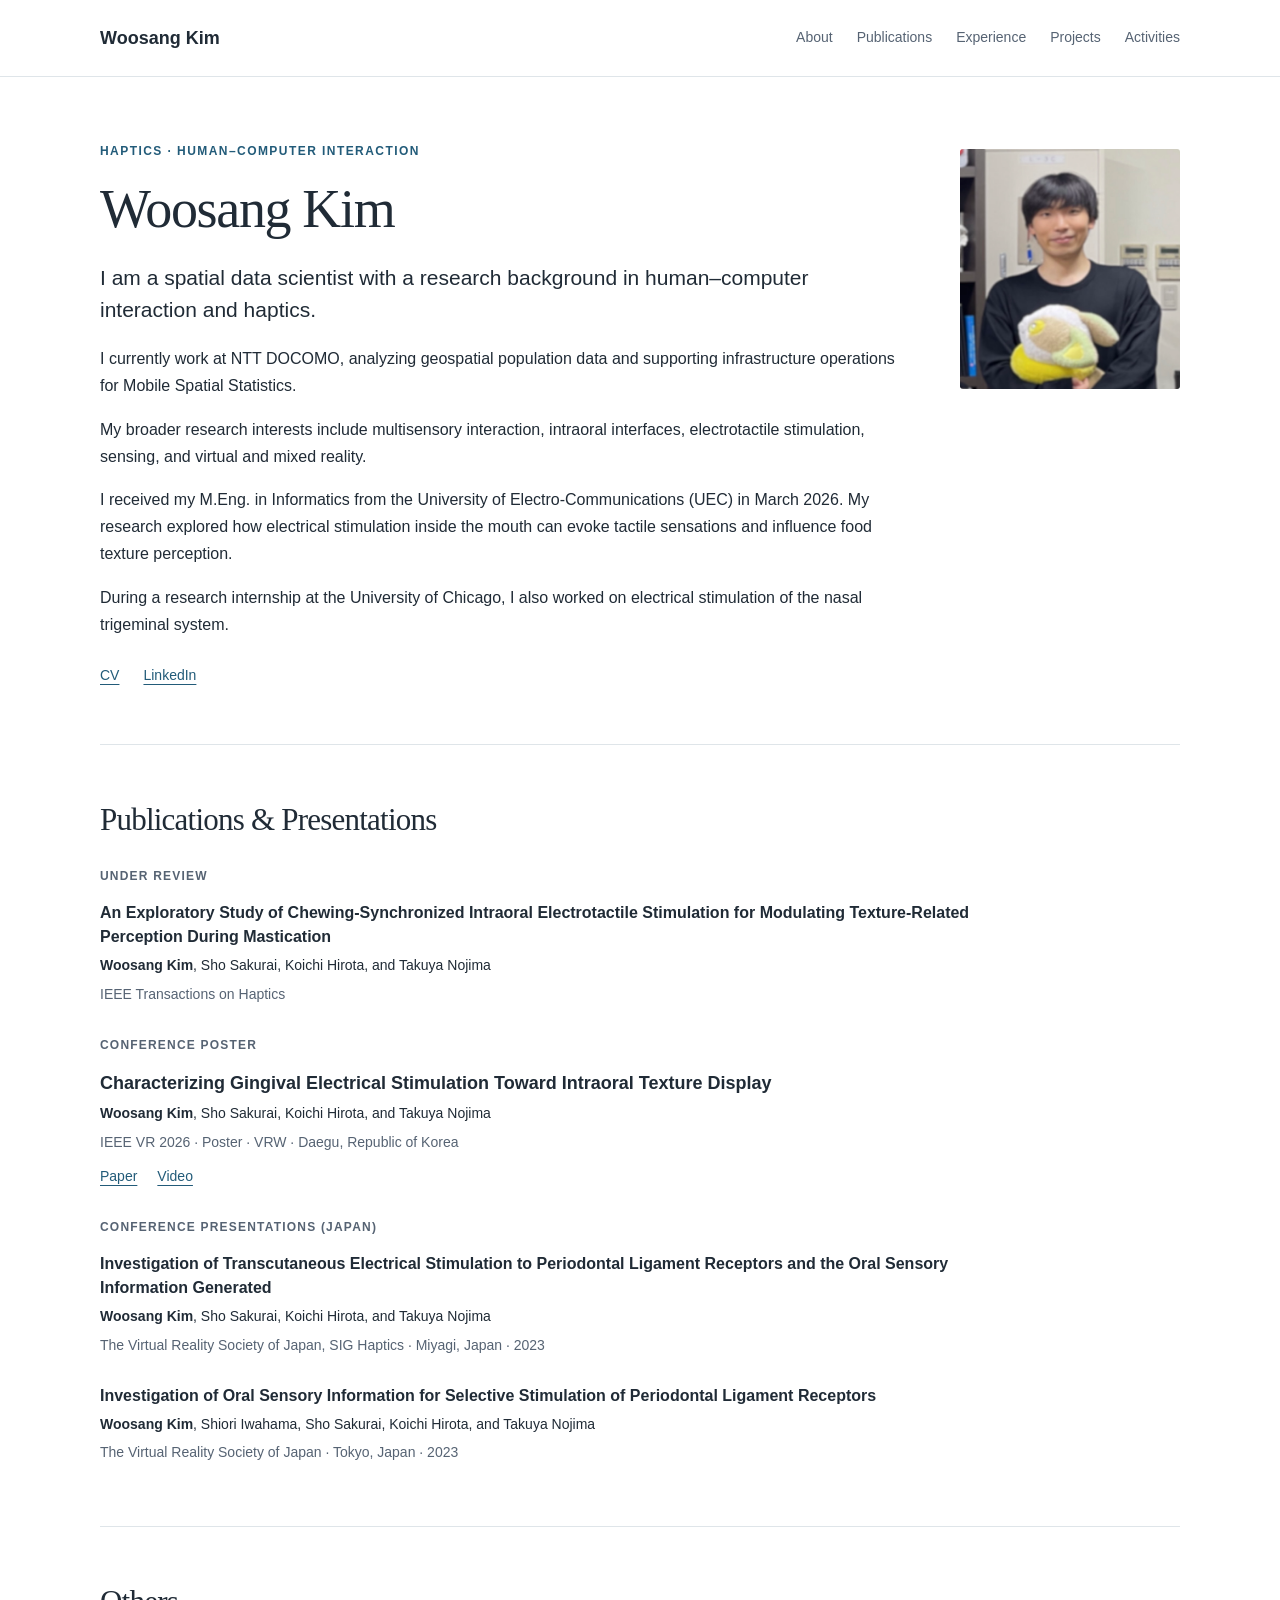
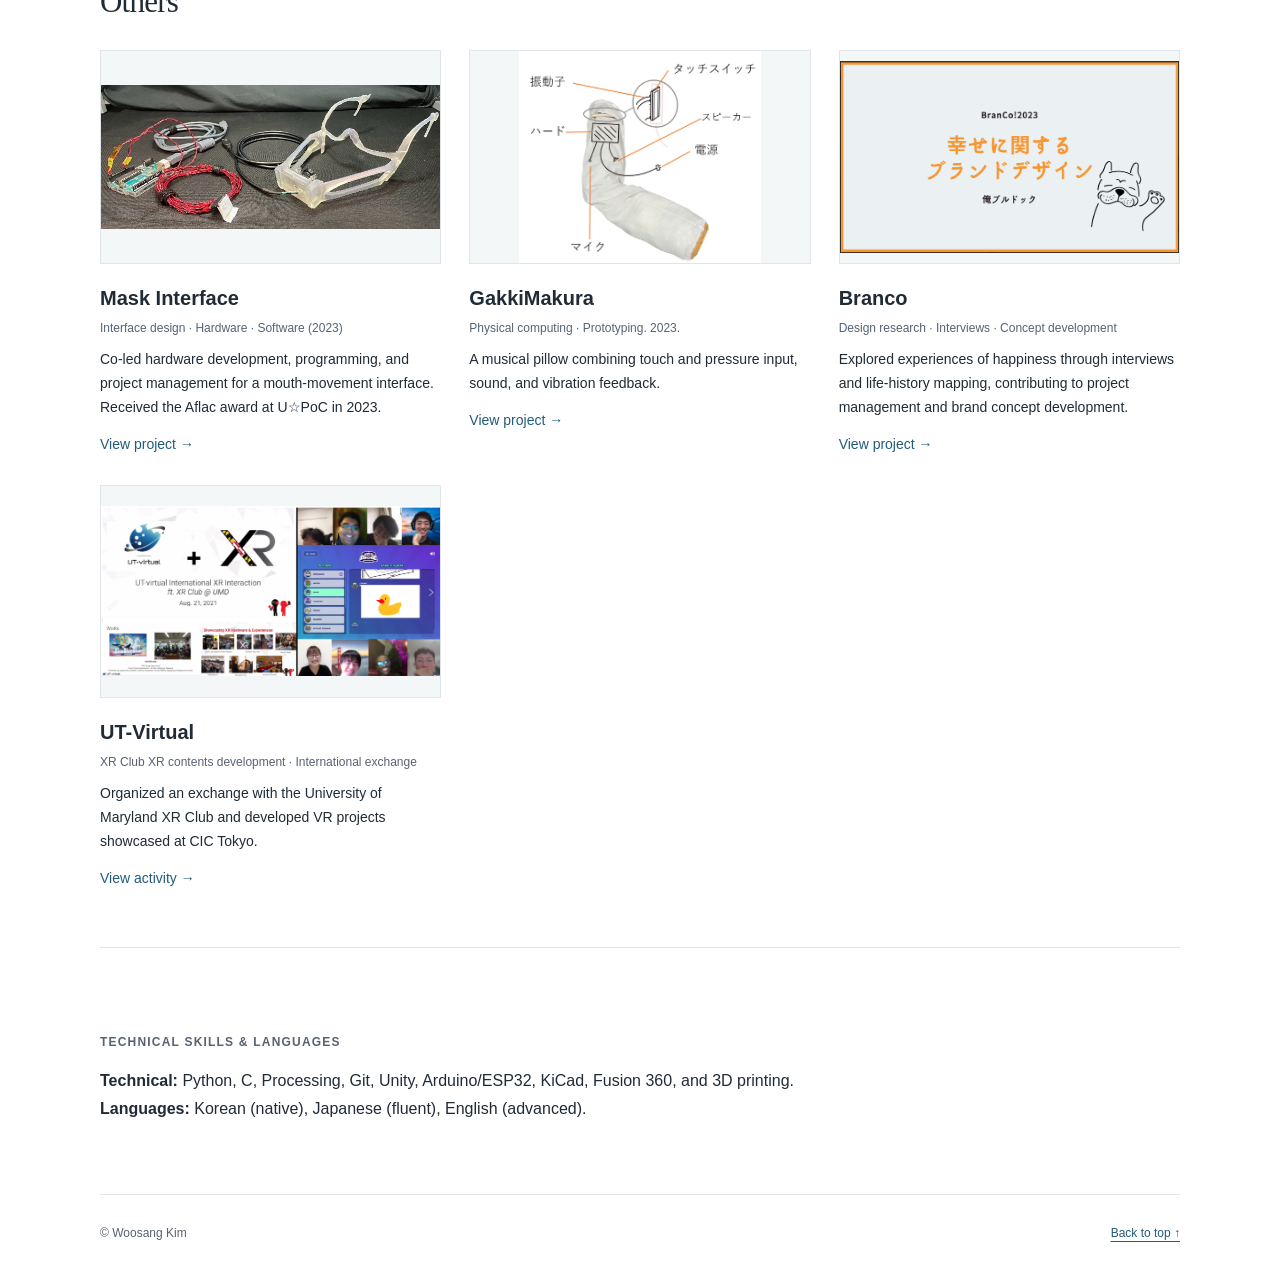
==== index.html @ cc8ab19a "index" ====
<!DOCTYPE html>
<html lang="en">
<head>
  <meta charset="utf-8">
  <meta name="viewport" content="width=device-width, initial-scale=1">
  <title>Woosang Kim | Human–Computer Interaction &amp; Data Analysis</title>
  <title>Woosang Kim</title>
  <meta name="description" content="Woosang Kim's research in intraoral haptics, electrotactile stimulation, and human–computer interaction. Publications, research experience, and selected projects.">
  <link rel="canonical" href="https://kimwoosang.com/">
  <meta property="og:type" content="website">
  <meta property="og:title" content="Woosang Kim | Haptics &amp; Human–Computer Interaction">
  <meta property="og:description" content="Research in intraoral haptics, electrotactile stimulation, and human–computer interaction.">
  <meta property="og:url" content="https://kimwoosang.com/">
  <meta property="og:image" content="https://kimwoosang.com/img/ogp.png">
  <meta name="twitter:card" content="summary_large_image">
  <meta name="twitter:title" content="Woosang Kim | Haptics &amp; Human–Computer Interaction">
  <meta name="twitter:description" content="Research in intraoral haptics, electrotactile stimulation, and human–computer interaction.">
  <meta name="twitter:image" content="https://kimwoosang.com/img/ogp.png">
  <link rel="icon" href="img/favicon.ico">
  <link rel="stylesheet" href="css/academic.css">
</head>
<body>
  <a class="skip-link" href="#main">Skip to content</a>
  <header class="site-header">
    <div class="container header-inner">
      <a class="site-name" href="./">Woosang Kim</a>
      <nav aria-label="Main navigation">
        <a href="#about">About</a><a href="#publications">Publications</a><a href="#experience">Experience</a><a href="#projects">Projects</a><a href="#activities">Activities</a>
      </nav>
    </div>
  </header>
  <main id="main" class="container">
    <section id="about" class="about section">
      <div>
        <p class="eyebrow">Haptics · Human–Computer Interaction</p>
        <h1>Woosang Kim</h1>
        <p class="intro">I am a spatial data scientist with a research background in human–computer interaction and haptics.</p>
        <p>I currently work at NTT DOCOMO, analyzing geospatial population data and supporting infrastructure operations for Mobile Spatial Statistics.
        <p>My broader research interests include multisensory interaction, intraoral interfaces, electrotactile stimulation, sensing, and virtual and mixed reality.</p>        </p>
        <p>I received my M.Eng. in Informatics from the University of Electro-Communications (UEC) in March 2026.
          My research explored how electrical stimulation inside the mouth can evoke tactile sensations and influence food texture perception.</p>
        <p>During a research internship at the University of Chicago, I also worked on electrical stimulation of the nasal trigeminal system.</p>
        <div class="contact-links">
          <a href="CV_Woosang_Kim.pdf" download>CV </a>
          <a href="https://www.linkedin.com/in/woosang-kim-b0a81b179/">LinkedIn</a>
          <!-- <a class="email" href="mailto:woosang_kim@vogue.is.uec.ac.jp">woosang_kim@vogue.is.uec.ac.jp</a> -->
        </div>
      </div>
      <img class="portrait" src="images/Profile_face.jpg" alt="Portrait of Woosang Kim" width="240" height="240">
    </section>
    <section id="publications" class="section">
      <h2>Publications &amp; Presentations</h2>
      <h3 class="subheading">Under Review</h3>
      <article class="publication compact">
        <p class="publication-title">An Exploratory Study of Chewing-Synchronized Intraoral Electrotactile Stimulation for Modulating Texture-Related Perception During Mastication</p>
        <p><strong>Woosang Kim</strong>, Sho Sakurai, Koichi Hirota, and Takuya Nojima</p>
        <p class="venue">IEEE Transactions on Haptics </p>
      </article>
      <h3 class="subheading">Conference Poster</h3>
      <article class="publication">
        <p class="publication-title">Characterizing Gingival Electrical Stimulation Toward Intraoral Texture Display</p>
        <p><strong>Woosang Kim</strong>, Sho Sakurai, Koichi Hirota, and Takuya Nojima</p>
        <p class="venue">IEEE VR 2026 · Poster · VRW · Daegu, Republic of Korea</p>
        <p class="resource-links"><a href="https://doi.org/10.1109/VRW70859.2026.00242">Paper</a>
          <a href="https://youtu.be/dWRByQpGjP4?si=HFhAiuCVAwGs9ebI">Video</a></p>
      </article>

      <h3 class="subheading">Conference Presentations (Japan)</h3>
      <article class="publication compact">
        <p class="publication-title">Investigation of Transcutaneous Electrical Stimulation to Periodontal Ligament Receptors and the Oral Sensory Information Generated</p>
        <p><strong>Woosang Kim</strong>, Sho Sakurai, Koichi Hirota, and Takuya Nojima</p>
        <p class="venue">The Virtual Reality Society of Japan, SIG Haptics · Miyagi, Japan · 2023</p>
      </article>
      <article class="publication compact">
        <p class="publication-title">Investigation of Oral Sensory Information for Selective Stimulation of Periodontal Ligament Receptors</p>
        <p><strong>Woosang Kim</strong>, Shiori Iwahama, Sho Sakurai, Koichi Hirota, and Takuya Nojima</p>
        <p class="venue">The Virtual Reality Society of Japan · Tokyo, Japan · 2023</p>
      </article>
    </section>
    <section id="projects" class="section">
      <span id="works" class="anchor-alias" aria-hidden="true"></span>
      <span id="others" class="anchor-alias" aria-hidden="true"></span>
      <h2>Others</h2>
      <div class="project-grid">
        <a class="project-card" href="kamihikouki.html">
          <img src="images/mask_interface.jpg" alt="Mask interface prototype for sensing mouth movements" loading="lazy">
          <h3>Mask Interface</h3><p class="project-meta">Interface design · Hardware · Software (2023)</p>
          <p>Co-led hardware development, programming, and project management for a mouth-movement interface. Received the Aflac award at U☆PoC in 2023.</p><span class="project-link">View project →</span>
        </a>
        <a class="project-card" href="gakkimakura.html">
          <img src="images/gakkimakura.png" alt="Musical Pillow concept diagram" loading="lazy">
          <h3>GakkiMakura</h3><p class="project-meta">Physical computing · Prototyping. 2023.</p>
          <p>A musical pillow combining touch and pressure input, sound, and vibration feedback.  </p><span class="project-link">View project →</span>
        </a>
        <a class="project-card" href="branco.html">
          <img src="images/branco/brancoimg.png" alt="Branco brand concept presentation" loading="lazy">
          <h3>Branco</h3><p class="project-meta">Design research · Interviews · Concept development</p>
          <p>Explored experiences of happiness through interviews and life-history mapping, contributing to project management and brand concept development.</p><span class="project-link">View project →</span>
        </a>
        <a class="project-card" href="UT-Virtual.html">
          <img src="images/UTVirtual/internationalInteraction.png" alt="UT-Virtual members meeting online with the University of Maryland XR Club" loading="lazy">
          <h3>UT-Virtual</h3><p class="project-meta">XR Club XR contents development · International exchange</p>
          <p>Organized an exchange with the University of Maryland XR Club and developed VR projects showcased at CIC Tokyo.</p><span class="project-link">View activity →</span>
        </a>
    </section>
    <section id="activities" class="section">
      <h3 class="subheading">Technical skills &amp; languages</h3>
      <p><strong>Technical:</strong> Python, C, Processing, Git, Unity, Arduino/ESP32, KiCad, Fusion 360, and 3D printing.<br><strong>Languages:</strong> Korean (native), Japanese (fluent), English (advanced).</p>
    </section>
  </main>
  <footer class="site-footer container"><span>© Woosang Kim</span><a href="#about">Back to top ↑</a></footer>
</body>
</html>
---- css/academic.css ----
:root { color-scheme: light; --ink: #202b36; --muted: #566373; --accent: #225b79; --line: #dfe5e9; --soft: #f4f7f8; }
* { box-sizing: border-box; }
html { scroll-behavior: smooth; scroll-padding-top: 100px; }
body { margin: 0; background: #fff; color: var(--ink); font: 16px/1.7 -apple-system, BlinkMacSystemFont, "Segoe UI", Arial, sans-serif; }
a { color: var(--accent); text-underline-offset: 4px; }
a:hover { text-decoration-thickness: 2px; }
a:focus-visible { outline: 3px solid #4582a4; outline-offset: 5px; border-radius: 2px; }
img { display: block; max-width: 100%; height: auto; }
p { margin: 0 0 16px; }
h1, h2 { font-family: Georgia, "Times New Roman", serif; font-weight: 500; line-height: 1.2; letter-spacing: -.025em; }
h1 { font-size: clamp(38px, 5vw, 54px); margin: 0 0 20px; }
h2 { font-size: 31px; margin: 0 0 30px; }
h3 { font-size: 18px; line-height: 1.45; margin: 0 0 10px; }
.container { width: min(1080px, calc(100% - 64px)); margin-inline: auto; }
.site-header { position: sticky; top: 0; z-index: 10; background: #fffffffa; border-bottom: 1px solid var(--line); }
.header-inner { display: flex; justify-content: space-between; align-items: center; gap: 24px; min-height: 76px; }
.site-name { font-size: 18px; font-weight: 650; color: var(--ink); text-decoration: none; white-space: nowrap; }
nav { display: flex; flex-wrap: wrap; gap: 8px 24px; }
nav a { color: var(--muted); font-size: 14px; text-decoration: none; padding-block: 9px; }
nav a:hover { color: var(--accent); text-decoration: underline; }
.skip-link { position: fixed; top: -100px; left: 16px; z-index: 20; padding: 12px 18px; background: #fff; }
.skip-link:focus { top: 12px; }
.section { position: relative; padding: 56px 0; border-bottom: 1px solid var(--line); }
.about { display: grid; grid-template-columns: 1fr 220px; gap: 56px; align-items: start; padding-top: 64px; }
.eyebrow { color: var(--accent); font-size: 12px; font-weight: 650; letter-spacing: .12em; text-transform: uppercase; margin-bottom: 16px; }
.intro { font-size: 21px; line-height: 1.5; margin-bottom: 20px; }
.portrait { width: 220px; height: 240px; object-fit: cover; object-position: center; border-radius: 3px; margin-top: 8px; }
.contact-links { display: flex; flex-wrap: wrap; align-items: center; gap: 16px 24px; margin-top: 26px; font-size: 14px; }
.email { overflow-wrap: anywhere; }
.button { display: inline-flex; align-items: center; gap: 14px; padding: 10px 16px; border: 1px solid var(--accent); border-radius: 3px; text-decoration: none; font-weight: 600; }
.button:hover { background: var(--soft); }
.file-type { font-size: 10px; font-weight: 500; letter-spacing: .08em; }
.subheading { font-size: 12px; color: var(--muted); text-transform: uppercase; letter-spacing: .1em; margin: 30px 0 16px; }
.publication { margin-bottom: 26px; max-width: 920px; }
.publication p { margin-bottom: 5px; }
.publication-title { font-size: 18px; line-height: 1.5; font-weight: 600; }
.publication strong { font-weight: 600; }
.publication p:not(.publication-title) { font-size: 14px; }
.venue, .date, .role, .project-meta { color: var(--muted); }
.resource-links { display: flex; flex-wrap: wrap; gap: 20px; padding-top: 5px; }
.submitted { border-left: 3px solid #a7b8c2; padding-left: 18px; }
.status { display: inline-block; margin-left: 8px; padding: 0 7px; background: var(--soft); color: var(--muted); font-size: 11px; border-radius: 3px; }
.compact .publication-title { font-size: 16px; }
.compact:last-child { margin-bottom: 0; }
.experience-item { margin-bottom: 30px; max-width: 920px; }
.entry-heading { display: flex; align-items: baseline; justify-content: space-between; gap: 12px 24px; }
.entry-heading h3 { margin-bottom: 4px; }
.date { font-size: 13px; white-space: nowrap; margin-bottom: 4px; }
.role { font-size: 14px; margin-bottom: 10px; }
.experience-item > a { font-size: 14px; }
.industry-heading { padding-top: 12px; }
.last-entry { margin-bottom: 0; }
.project-grid { display: grid; grid-template-columns: repeat(3, minmax(0, 1fr)); gap: 28px; }
.project-card { text-decoration: none; color: var(--ink); }
.project-card img { width: 100%; aspect-ratio: 1.6; object-fit: contain; background: var(--soft); margin-bottom: 20px; border: 1px solid var(--line); }
.project-card h3 { font-size: 20px; margin-bottom: 5px; }
.project-card p { font-size: 14px; margin-bottom: 10px; }
.project-card .project-meta { font-size: 12px; }
.project-link { color: var(--accent); font-size: 14px; }
.project-card:hover h3, .project-card:hover .project-link { text-decoration: underline; text-underline-offset: 4px; }
.activity-grid { display: grid; grid-template-columns: 1.2fr 1fr; gap: 64px; font-size: 14px; }
.activity-grid h3 { font-size: 16px; }
.plain-list { list-style: none; padding: 0; margin: 0; }
.plain-list li { margin-bottom: 16px; }
.site-footer { display: flex; justify-content: space-between; gap: 20px; padding-block: 28px; color: var(--muted); font-size: 12px; }
.anchor-alias { position: absolute; top: 0; scroll-margin-top: 100px; }
.article { max-width: 840px; padding-top: 48px; padding-bottom: 56px; }
.breadcrumb { font-size: 13px; margin-bottom: 32px; }
.article h1 { font-size: clamp(32px, 4vw, 44px); max-width: 800px; }
.article h2 { font-size: 27px; margin: 40px 0 18px; }
.article h3 { margin-top: 26px; }
.article .hero-image { width: 100%; max-height: 440px; object-fit: contain; background: var(--soft); margin: 32px 0; border: 1px solid var(--line); }
.article ul { padding-left: 22px; }
.article li { margin-bottom: 8px; }
.article figure { margin: 26px 0; }
.article figure img { max-height: 600px; margin: auto; object-fit: contain; }
figcaption { color: var(--muted); font-size: 13px; line-height: 1.6; margin-top: 10px; }
.image-pair { display: grid; grid-template-columns: 1fr 1fr; gap: 24px; align-items: start; }
.article .image-pair figure { margin: 12px 0; }
.article .image-pair img { width: 100%; max-height: 420px; object-fit: contain; }
.research-note { padding: 18px 22px; background: var(--soft); border-left: 3px solid #a7b8c2; }
.research-note p:last-child { margin-bottom: 0; }
.back-link { display: inline-block; margin-top: 36px; }
@media (max-width: 800px) {
  .header-inner { align-items: flex-start; flex-direction: column; padding-block: 14px 8px; gap: 4px; }
  nav { gap: 4px 20px; }
  .about { grid-template-columns: 1fr 160px; gap: 30px; }
  .portrait { width: 160px; height: 180px; }
  .project-grid { gap: 20px; }
  .activity-grid { gap: 32px; }
  html { scroll-padding-top: 130px; }
}
@media (max-width: 560px) {
  .container { width: calc(100% - 40px); }
  .site-header { position: static; }
  .header-inner { padding-block: 16px 10px; }
  nav { gap: 0 17px; }
  nav a { font-size: 12px; padding-block: 8px; }
  .section { padding-block: 38px; }
  .about { display: flex; flex-direction: column-reverse; gap: 24px; }
  .portrait { width: 104px; height: 112px; margin-top: 0; }
  .intro { font-size: 19px; }
  h2 { font-size: 28px; margin-bottom: 24px; }
  .contact-links { gap: 16px; }
  .entry-heading { display: block; }
  .date { margin-bottom: 7px; }
  .project-grid, .activity-grid, .image-pair { grid-template-columns: 1fr; gap: 32px; }
  .project-card img { aspect-ratio: 1.8; }
  .publication-title { font-size: 17px; }
  .status { margin-left: 0; }
  .article { padding-top: 28px; }
  .anchor-alias { scroll-margin-top: 20px; }
  html { scroll-padding-top: 20px; }
}
@media (prefers-reduced-motion: reduce) { html { scroll-behavior: auto; } }
@media print {
  .site-header, .site-footer, .skip-link { display: none; }
  .container { width: 100%; }
  .section { padding-block: 20px; }
  .publication, .experience-item, .project-card { break-inside: avoid; }
}
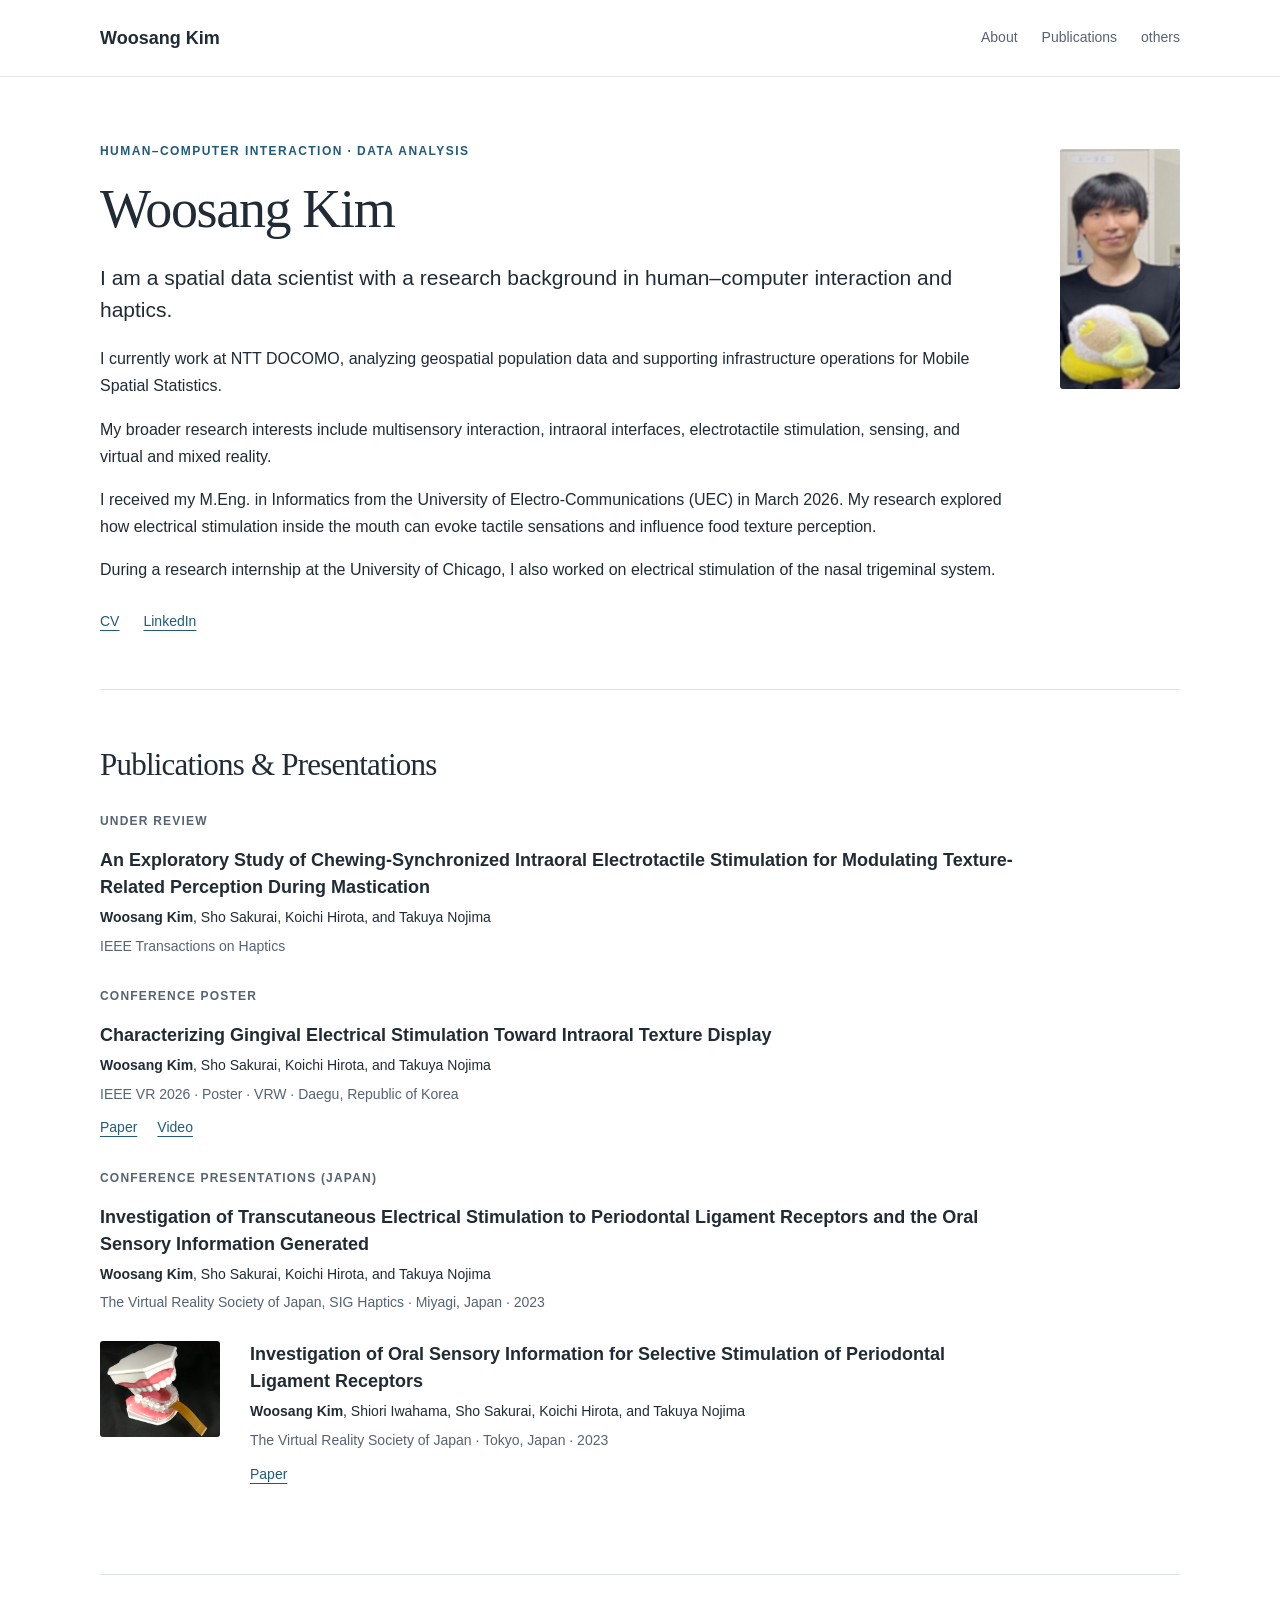
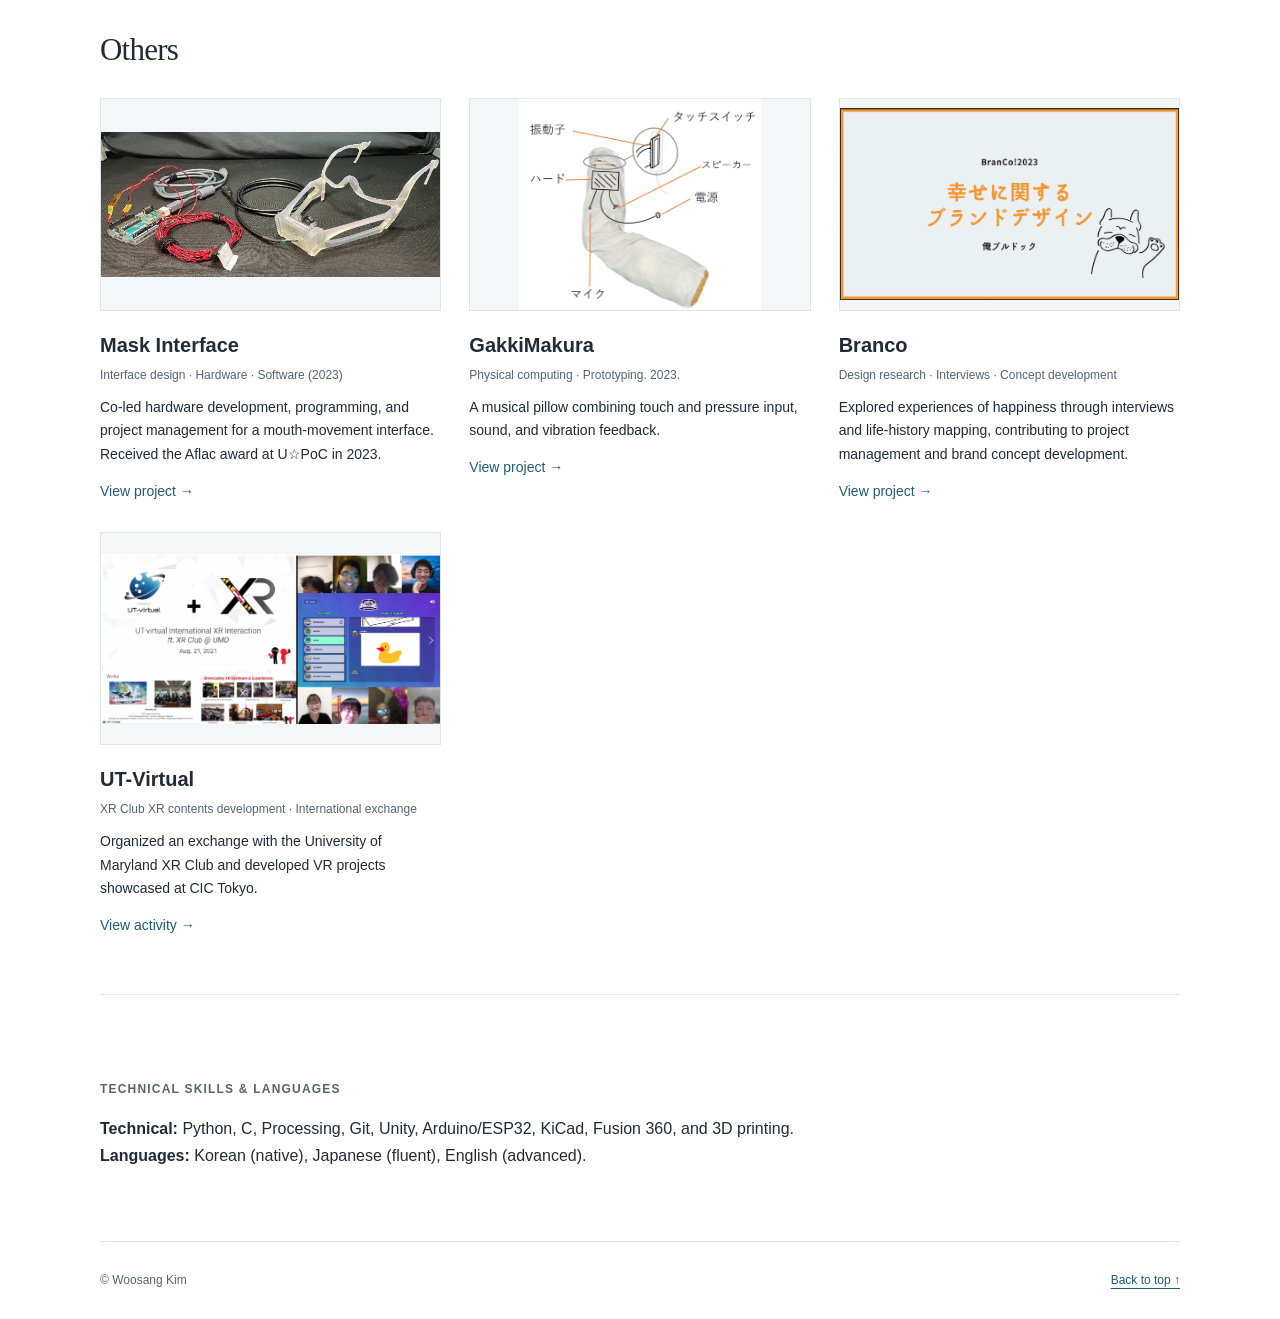
==== commit c7b40148: "index changed" ====
--- a/index.html
+++ b/index.html
@@ -8,16 +8,16 @@
   <meta name="description" content="Woosang Kim's research in intraoral haptics, electrotactile stimulation, and human–computer interaction. Publications, research experience, and selected projects.">
   <link rel="canonical" href="https://kimwoosang.com/">
   <meta property="og:type" content="website">
-  <meta property="og:title" content="Woosang Kim | Haptics &amp; Human–Computer Interaction">
+  <meta property="og:title" content="Woosang Kim | Human–Computer Interaction &amp; Data analysis">
   <meta property="og:description" content="Research in intraoral haptics, electrotactile stimulation, and human–computer interaction.">
   <meta property="og:url" content="https://kimwoosang.com/">
   <meta property="og:image" content="https://kimwoosang.com/img/ogp.png">
   <meta name="twitter:card" content="summary_large_image">
-  <meta name="twitter:title" content="Woosang Kim | Haptics &amp; Human–Computer Interaction">
+  <meta name="twitter:title" content="Woosang Kim | Human–Computer Interaction &amp; Data analysis">
   <meta name="twitter:description" content="Research in intraoral haptics, electrotactile stimulation, and human–computer interaction.">
   <meta name="twitter:image" content="https://kimwoosang.com/img/ogp.png">
   <link rel="icon" href="img/favicon.ico">
-  <link rel="stylesheet" href="css/academic.css">
+  <link rel="stylesheet" href="css/academic.css?v=publication-layout-2">
 </head>
 <body>
   <a class="skip-link" href="#main">Skip to content</a>
@@ -25,14 +25,14 @@
     <div class="container header-inner">
       <a class="site-name" href="./">Woosang Kim</a>
       <nav aria-label="Main navigation">
-        <a href="#about">About</a><a href="#publications">Publications</a><a href="#experience">Experience</a><a href="#projects">Projects</a><a href="#activities">Activities</a>
+        <a href="#about">About</a><a href="#publications">Publications</a><a href="#others  ">others</a>
       </nav>
     </div>
   </header>
   <main id="main" class="container">
     <section id="about" class="about section">
       <div>
-        <p class="eyebrow">Haptics · Human–Computer Interaction</p>
+        <p class="eyebrow">Human–Computer Interaction · Data analysis</p>
         <h1>Woosang Kim</h1>
         <p class="intro">I am a spatial data scientist with a research background in human–computer interaction and haptics.</p>
         <p>I currently work at NTT DOCOMO, analyzing geospatial population data and supporting infrastructure operations for Mobile Spatial Statistics.
@@ -51,7 +51,7 @@
     <section id="publications" class="section">
       <h2>Publications &amp; Presentations</h2>
       <h3 class="subheading">Under Review</h3>
-      <article class="publication compact">
+      <article class="publication">
         <p class="publication-title">An Exploratory Study of Chewing-Synchronized Intraoral Electrotactile Stimulation for Modulating Texture-Related Perception During Mastication</p>
         <p><strong>Woosang Kim</strong>, Sho Sakurai, Koichi Hirota, and Takuya Nojima</p>
         <p class="venue">IEEE Transactions on Haptics </p>
@@ -64,20 +64,25 @@
         <p class="resource-links"><a href="https://doi.org/10.1109/VRW70859.2026.00242">Paper</a>
           <a href="https://youtu.be/dWRByQpGjP4?si=HFhAiuCVAwGs9ebI">Video</a></p>
       </article>
-
       <h3 class="subheading">Conference Presentations (Japan)</h3>
-      <article class="publication compact">
+      <article class="publication">
         <p class="publication-title">Investigation of Transcutaneous Electrical Stimulation to Periodontal Ligament Receptors and the Oral Sensory Information Generated</p>
         <p><strong>Woosang Kim</strong>, Sho Sakurai, Koichi Hirota, and Takuya Nojima</p>
         <p class="venue">The Virtual Reality Society of Japan, SIG Haptics · Miyagi, Japan · 2023</p>
       </article>
-      <article class="publication compact">
+      <article class="publication publication-with-image">
+        <div class="publication-thumbnail">
+          <img class="publication-image" src="images/papers/VRconf.jpg" width="110" height="87" alt="Intraoral stimulation prototype fitted to a dental model" loading="lazy">
+        </div>
+        <div class="publication-details">
         <p class="publication-title">Investigation of Oral Sensory Information for Selective Stimulation of Periodontal Ligament Receptors</p>
         <p><strong>Woosang Kim</strong>, Shiori Iwahama, Sho Sakurai, Koichi Hirota, and Takuya Nojima</p>
         <p class="venue">The Virtual Reality Society of Japan · Tokyo, Japan · 2023</p>
+        <p class="resource-links"><a href="https://www.conference.vrsj.org/ac2023/program/doc/3A2-01.pdf">Paper</a></p>
+        </div>
       </article>
     </section>
-    <section id="projects" class="section">
+    <section id="others" class="section">
       <span id="works" class="anchor-alias" aria-hidden="true"></span>
       <span id="others" class="anchor-alias" aria-hidden="true"></span>
       <h2>Others</h2>
@@ -92,18 +97,18 @@
           <h3>GakkiMakura</h3><p class="project-meta">Physical computing · Prototyping. 2023.</p>
           <p>A musical pillow combining touch and pressure input, sound, and vibration feedback.  </p><span class="project-link">View project →</span>
         </a>
-        <a class="project-card" href="branco.html">
-          <img src="images/branco/brancoimg.png" alt="Branco brand concept presentation" loading="lazy">
-          <h3>Branco</h3><p class="project-meta">Design research · Interviews · Concept development</p>
-          <p>Explored experiences of happiness through interviews and life-history mapping, contributing to project management and brand concept development.</p><span class="project-link">View project →</span>
-        </a>
-        <a class="project-card" href="UT-Virtual.html">
+      <a class="project-card" href="branco.html">
+                <img src="images/branco/brancoimg.png" alt="Branco brand concept presentation" loading="lazy">
+                <h3>Branco</h3><p class="project-meta">Design research · Interviews · Concept development</p>
+                <p>Explored experiences of happiness through interviews and life-history mapping, contributing to project management and brand concept development.</p><span class="project-link">View project →</span>
+              </a>
+            <a class="project-card" href="UT-Virtual.html">
           <img src="images/UTVirtual/internationalInteraction.png" alt="UT-Virtual members meeting online with the University of Maryland XR Club" loading="lazy">
           <h3>UT-Virtual</h3><p class="project-meta">XR Club XR contents development · International exchange</p>
           <p>Organized an exchange with the University of Maryland XR Club and developed VR projects showcased at CIC Tokyo.</p><span class="project-link">View activity →</span>
         </a>
     </section>
-    <section id="activities" class="section">
+    <section id="skills" class="section">
       <h3 class="subheading">Technical skills &amp; languages</h3>
       <p><strong>Technical:</strong> Python, C, Processing, Git, Unity, Arduino/ESP32, KiCad, Fusion 360, and 3D printing.<br><strong>Languages:</strong> Korean (native), Japanese (fluent), English (advanced).</p>
     </section>
--- a/css/academic.css
+++ b/css/academic.css
@@ -21,10 +21,10 @@
 .skip-link { position: fixed; top: -100px; left: 16px; z-index: 20; padding: 12px 18px; background: #fff; }
 .skip-link:focus { top: 12px; }
 .section { position: relative; padding: 56px 0; border-bottom: 1px solid var(--line); }
-.about { display: grid; grid-template-columns: 1fr 220px; gap: 56px; align-items: start; padding-top: 64px; }
+.about { display: grid; grid-template-columns: 1fr 120px; gap: 56px; align-items: start; padding-top: 64px; }
 .eyebrow { color: var(--accent); font-size: 12px; font-weight: 650; letter-spacing: .12em; text-transform: uppercase; margin-bottom: 16px; }
 .intro { font-size: 21px; line-height: 1.5; margin-bottom: 20px; }
-.portrait { width: 220px; height: 240px; object-fit: cover; object-position: center; border-radius: 3px; margin-top: 8px; }
+.portrait { width: 120px; height: 240px; object-fit: cover; object-position: center; border-radius: 3px; margin-top: 8px; }
 .contact-links { display: flex; flex-wrap: wrap; align-items: center; gap: 16px 24px; margin-top: 26px; font-size: 14px; }
 .email { overflow-wrap: anywhere; }
 .button { display: inline-flex; align-items: center; gap: 14px; padding: 10px 16px; border: 1px solid var(--accent); border-radius: 3px; text-decoration: none; font-weight: 600; }
@@ -32,6 +32,10 @@
 .file-type { font-size: 10px; font-weight: 500; letter-spacing: .08em; }
 .subheading { font-size: 12px; color: var(--muted); text-transform: uppercase; letter-spacing: .1em; margin: 30px 0 16px; }
 .publication { margin-bottom: 26px; max-width: 920px; }
+.publication-with-image { display: grid; grid-template-columns: 120px minmax(0, 1fr); gap: 30px; align-items: start; }
+.publication-thumbnail { width: 120px; overflow: hidden; }
+.publication-thumbnail .publication-image { width: 100%; max-width: 120px; height: auto; border-radius: 3px; }
+.publication-details { min-width: 0; }
 .publication p { margin-bottom: 5px; }
 .publication-title { font-size: 18px; line-height: 1.5; font-weight: 600; }
 .publication strong { font-weight: 600; }
@@ -84,8 +88,8 @@
 @media (max-width: 800px) {
   .header-inner { align-items: flex-start; flex-direction: column; padding-block: 14px 8px; gap: 4px; }
   nav { gap: 4px 20px; }
-  .about { grid-template-columns: 1fr 160px; gap: 30px; }
-  .portrait { width: 160px; height: 180px; }
+  .about { grid-template-columns: 1fr 120px; gap: 30px; }
+  .portrait { width: 120px; height: 180px; }
   .project-grid { gap: 20px; }
   .activity-grid { gap: 32px; }
   html { scroll-padding-top: 130px; }
@@ -107,6 +111,8 @@
   .project-grid, .activity-grid, .image-pair { grid-template-columns: 1fr; gap: 32px; }
   .project-card img { aspect-ratio: 1.8; }
   .publication-title { font-size: 17px; }
+  .publication-with-image { grid-template-columns: 80px minmax(0, 1fr); gap: 12px; }
+  .publication-thumbnail { width: 80px; }
   .status { margin-left: 0; }
   .article { padding-top: 28px; }
   .anchor-alias { scroll-margin-top: 20px; }
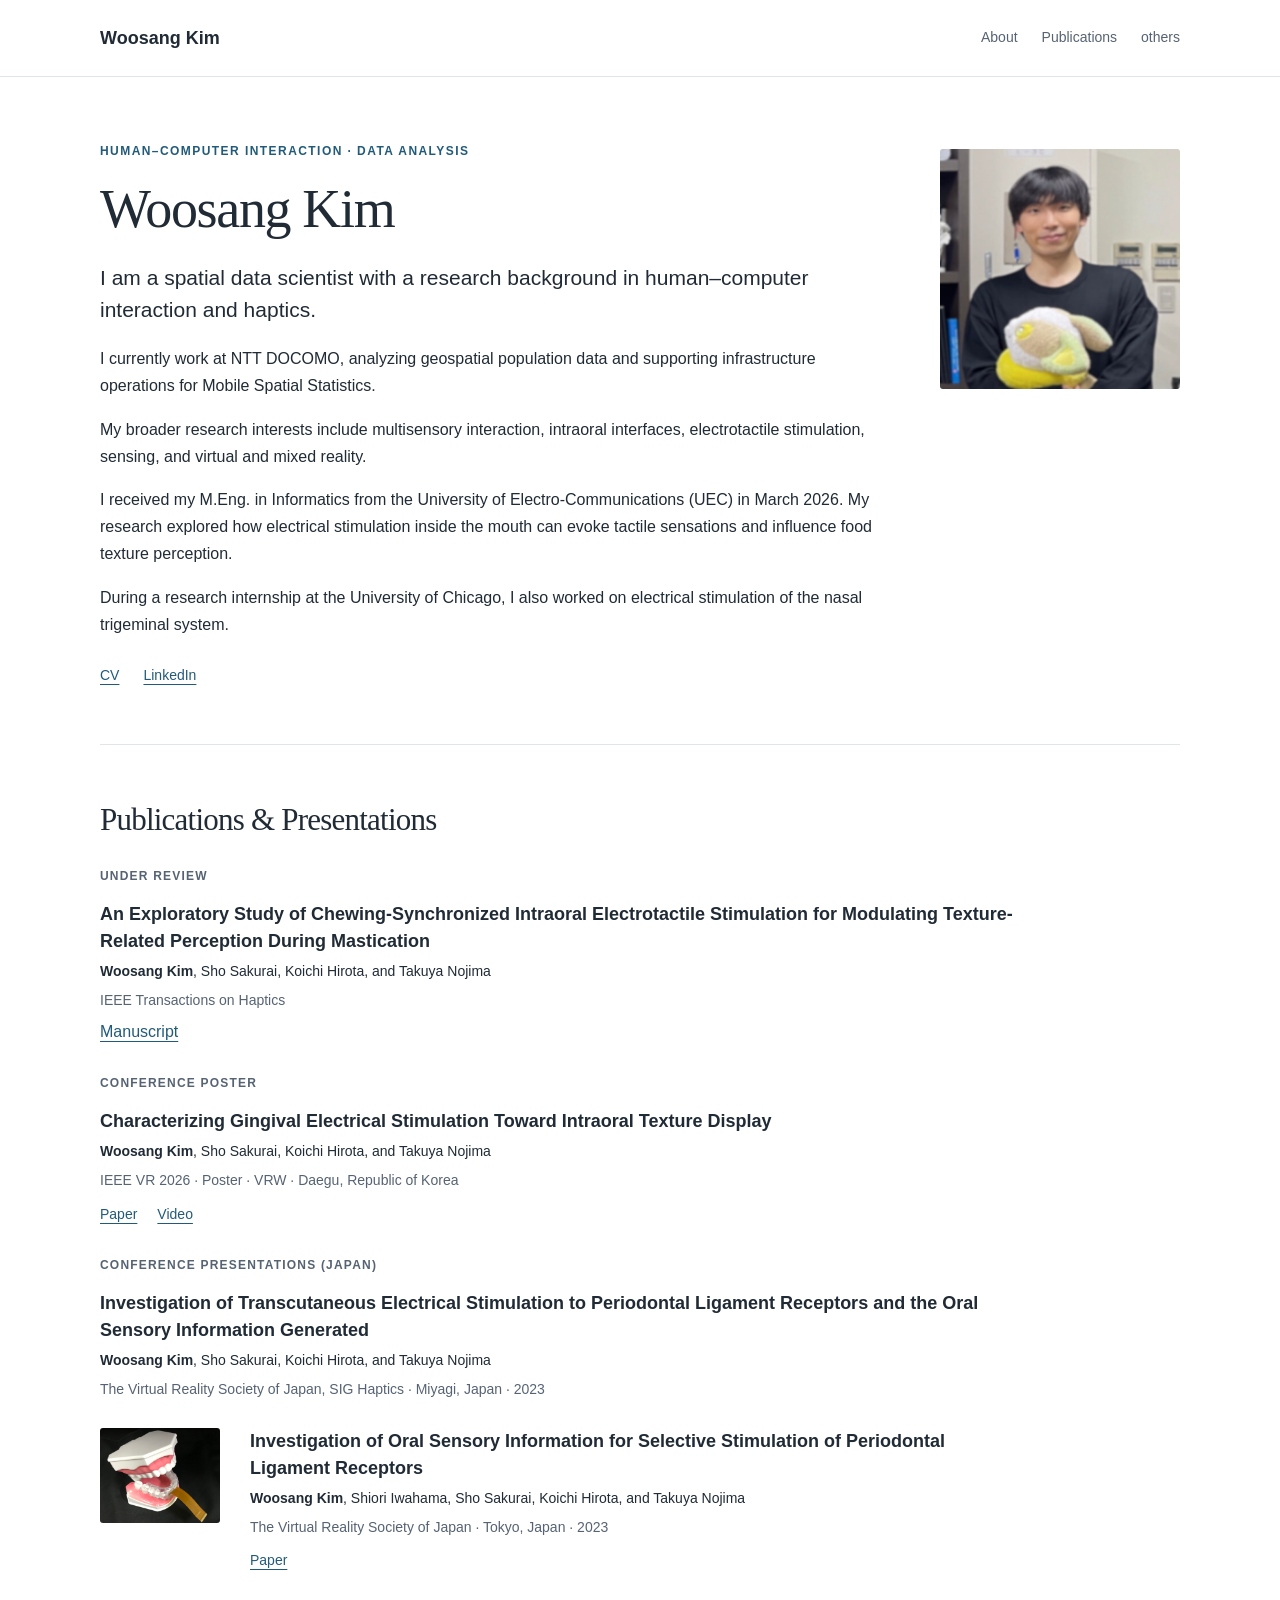
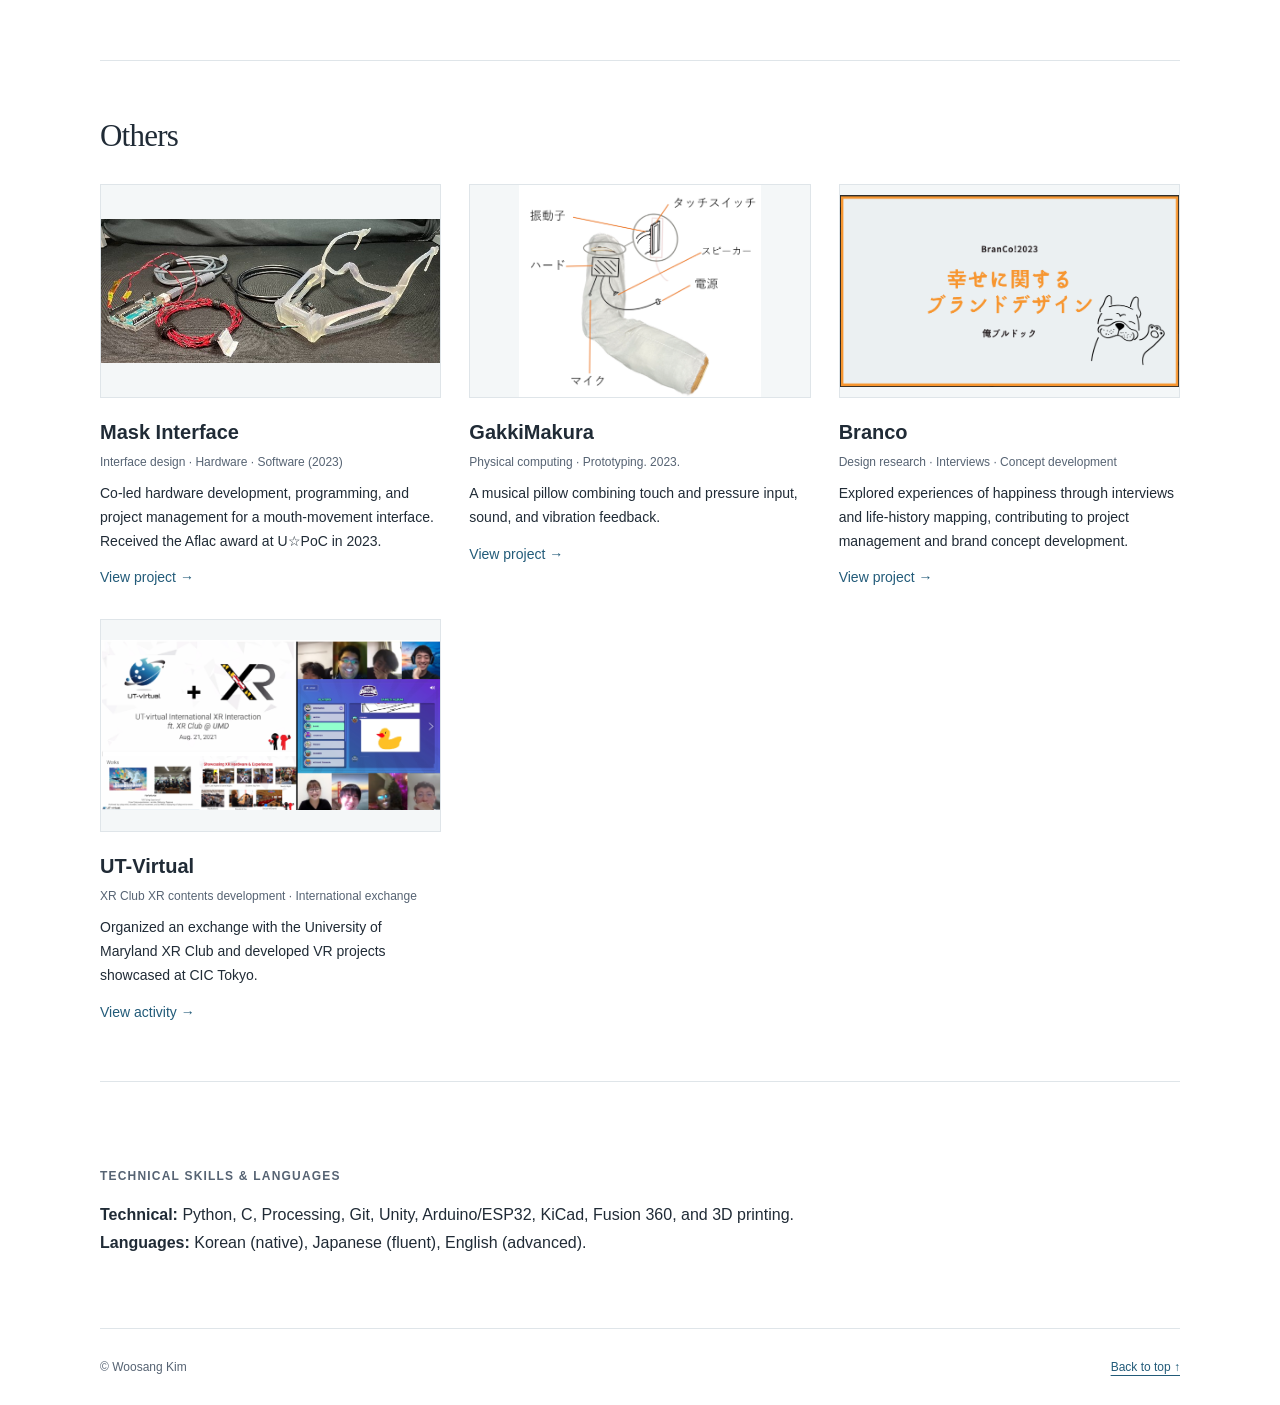
==== commit 22f0e02b: "added manuscript" ====
--- a/index.html
+++ b/index.html
@@ -55,6 +55,7 @@
         <p class="publication-title">An Exploratory Study of Chewing-Synchronized Intraoral Electrotactile Stimulation for Modulating Texture-Related Perception During Mastication</p>
         <p><strong>Woosang Kim</strong>, Sho Sakurai, Koichi Hirota, and Takuya Nojima</p>
         <p class="venue">IEEE Transactions on Haptics </p>
+        <a href="ToH_Manuscript.pdf" download>Manuscript</a>
       </article>
       <h3 class="subheading">Conference Poster</h3>
       <article class="publication">
--- a/css/academic.css
+++ b/css/academic.css
@@ -21,10 +21,10 @@
 .skip-link { position: fixed; top: -100px; left: 16px; z-index: 20; padding: 12px 18px; background: #fff; }
 .skip-link:focus { top: 12px; }
 .section { position: relative; padding: 56px 0; border-bottom: 1px solid var(--line); }
-.about { display: grid; grid-template-columns: 1fr 120px; gap: 56px; align-items: start; padding-top: 64px; }
+.about { display: grid; grid-template-columns: 1fr 240px; gap: 56px; align-items: start; padding-top: 64px; }
 .eyebrow { color: var(--accent); font-size: 12px; font-weight: 650; letter-spacing: .12em; text-transform: uppercase; margin-bottom: 16px; }
 .intro { font-size: 21px; line-height: 1.5; margin-bottom: 20px; }
-.portrait { width: 120px; height: 240px; object-fit: cover; object-position: center; border-radius: 3px; margin-top: 8px; }
+.portrait { width: 240px; height: 240px; object-fit: cover; object-position: center; border-radius: 3px; margin-top: 8px; }
 .contact-links { display: flex; flex-wrap: wrap; align-items: center; gap: 16px 24px; margin-top: 26px; font-size: 14px; }
 .email { overflow-wrap: anywhere; }
 .button { display: inline-flex; align-items: center; gap: 14px; padding: 10px 16px; border: 1px solid var(--accent); border-radius: 3px; text-decoration: none; font-weight: 600; }
@@ -88,8 +88,8 @@
 @media (max-width: 800px) {
   .header-inner { align-items: flex-start; flex-direction: column; padding-block: 14px 8px; gap: 4px; }
   nav { gap: 4px 20px; }
-  .about { grid-template-columns: 1fr 120px; gap: 30px; }
-  .portrait { width: 120px; height: 180px; }
+  .about { grid-template-columns: 1fr 240px; gap: 30px; }
+  .portrait { width: 240px; height: 240px; }
   .project-grid { gap: 20px; }
   .activity-grid { gap: 32px; }
   html { scroll-padding-top: 130px; }
@@ -102,7 +102,7 @@
   nav a { font-size: 12px; padding-block: 8px; }
   .section { padding-block: 38px; }
   .about { display: flex; flex-direction: column-reverse; gap: 24px; }
-  .portrait { width: 104px; height: 112px; margin-top: 0; }
+  .portrait { width: 240px; height: 240px; margin-top: 0; }
   .intro { font-size: 19px; }
   h2 { font-size: 28px; margin-bottom: 24px; }
   .contact-links { gap: 16px; }
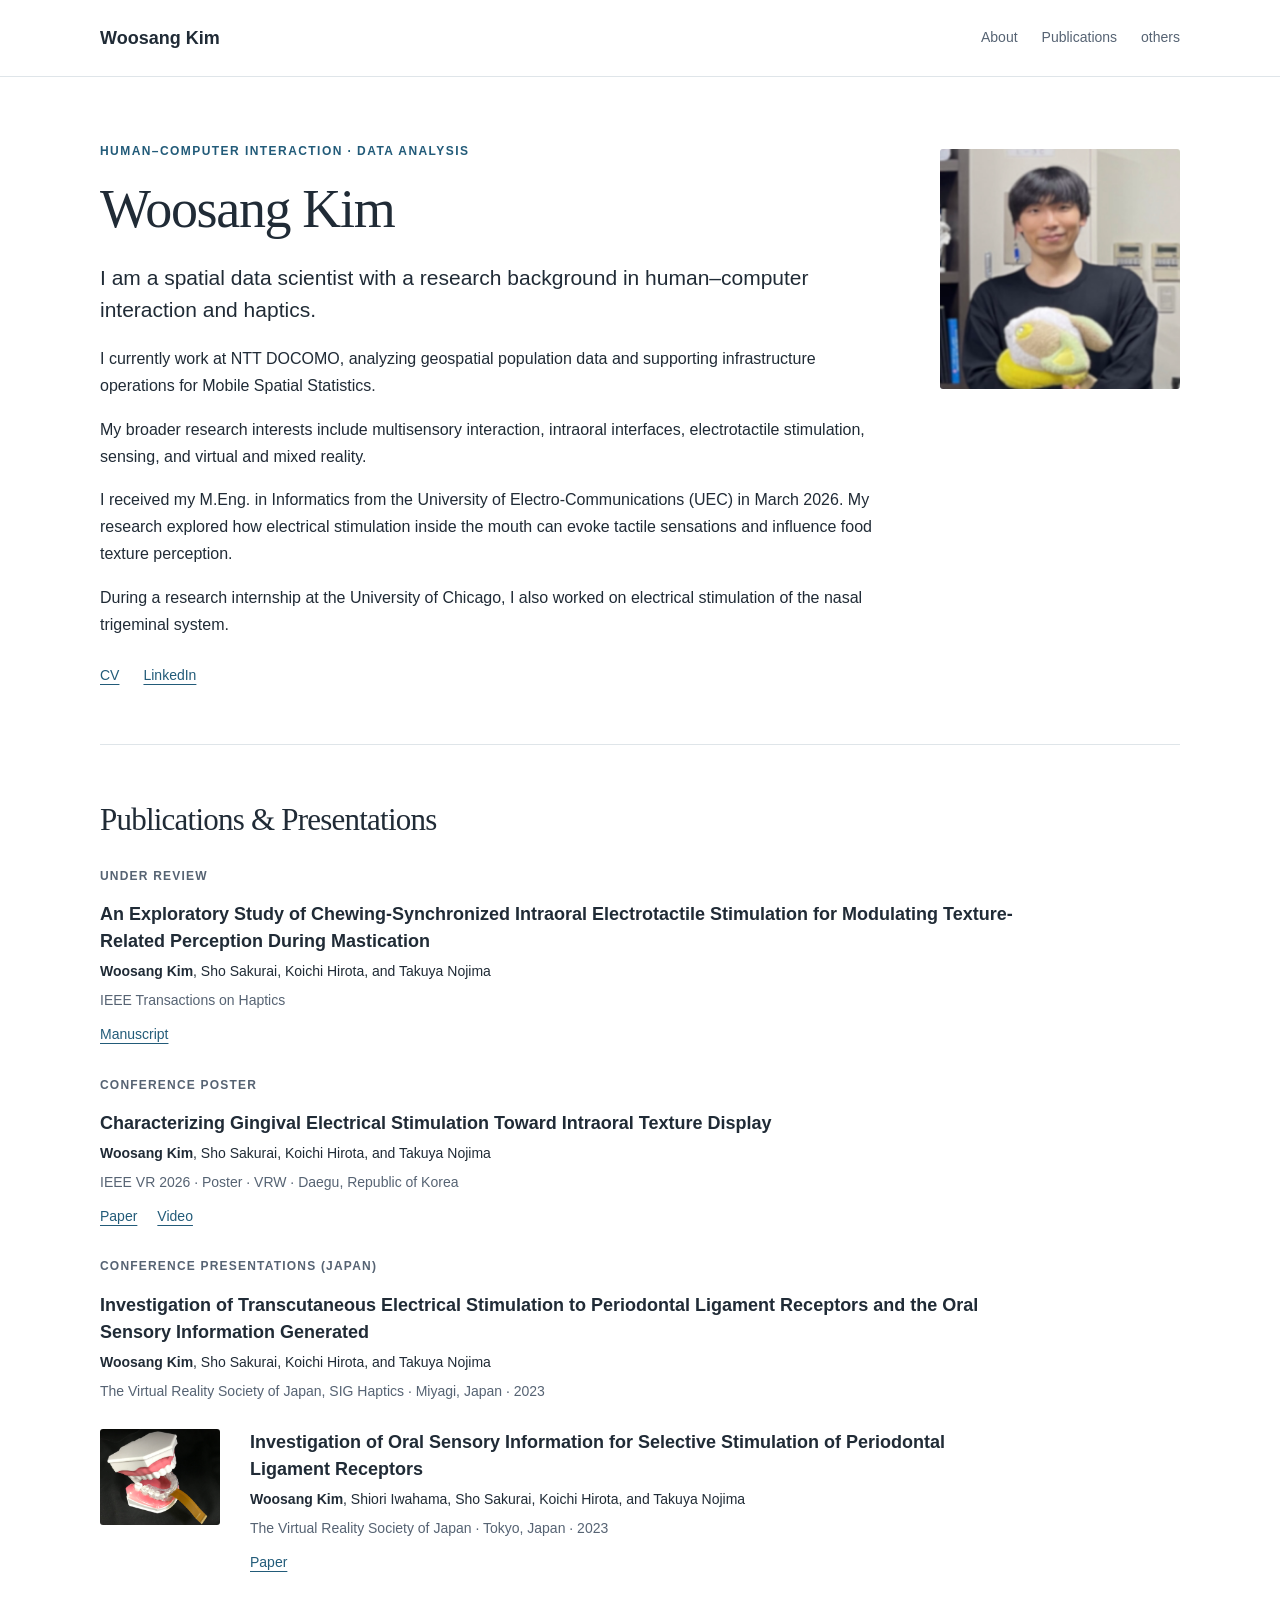
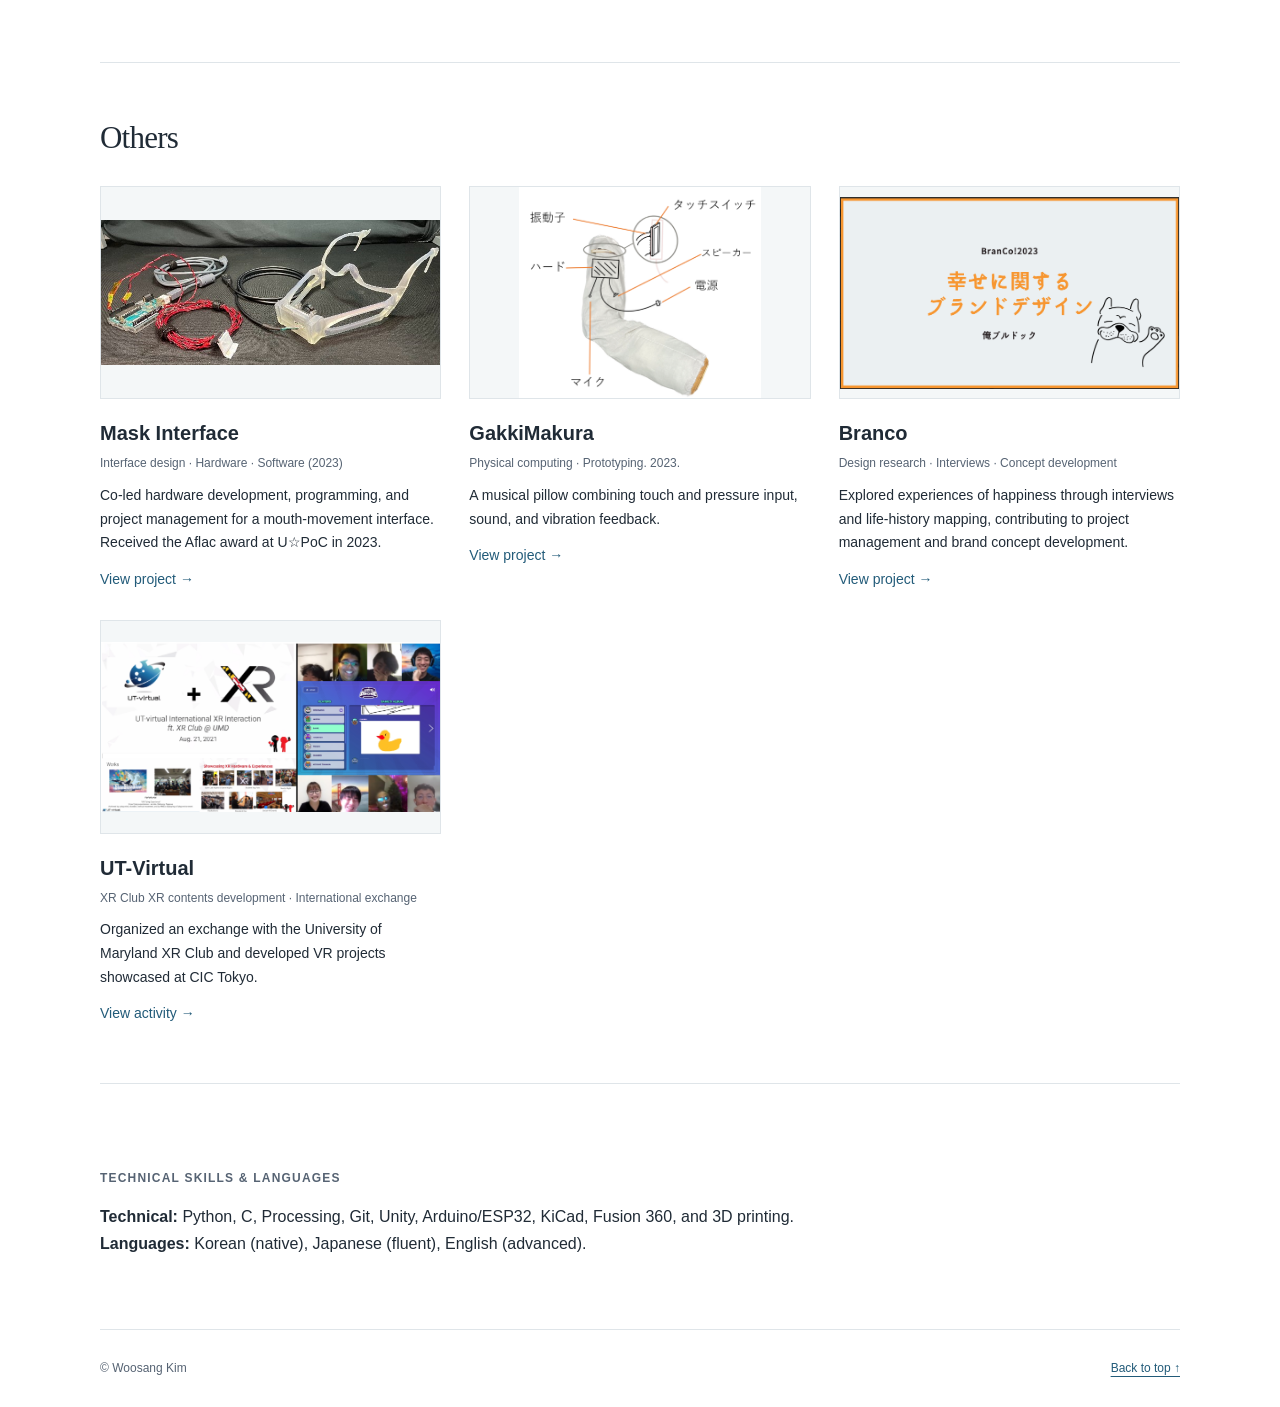
==== commit 7945547e: "pdf copied" ====
--- a/index.html
+++ b/index.html
@@ -41,7 +41,7 @@
           My research explored how electrical stimulation inside the mouth can evoke tactile sensations and influence food texture perception.</p>
         <p>During a research internship at the University of Chicago, I also worked on electrical stimulation of the nasal trigeminal system.</p>
         <div class="contact-links">
-          <a href="CV_Woosang_Kim.pdf" download>CV </a>
+          <a href="CV_Woosang_Kim.pdf">CV </a>
           <a href="https://www.linkedin.com/in/woosang-kim-b0a81b179/">LinkedIn</a>
           <!-- <a class="email" href="mailto:woosang_kim@vogue.is.uec.ac.jp">woosang_kim@vogue.is.uec.ac.jp</a> -->
         </div>
@@ -55,7 +55,7 @@
         <p class="publication-title">An Exploratory Study of Chewing-Synchronized Intraoral Electrotactile Stimulation for Modulating Texture-Related Perception During Mastication</p>
         <p><strong>Woosang Kim</strong>, Sho Sakurai, Koichi Hirota, and Takuya Nojima</p>
         <p class="venue">IEEE Transactions on Haptics </p>
-        <a href="ToH_Manuscript.pdf" download>Manuscript</a>
+        <p class="resource-links"><a href="ToH_manuscript.pdf">Manuscript</a></p>
       </article>
       <h3 class="subheading">Conference Poster</h3>
       <article class="publication">
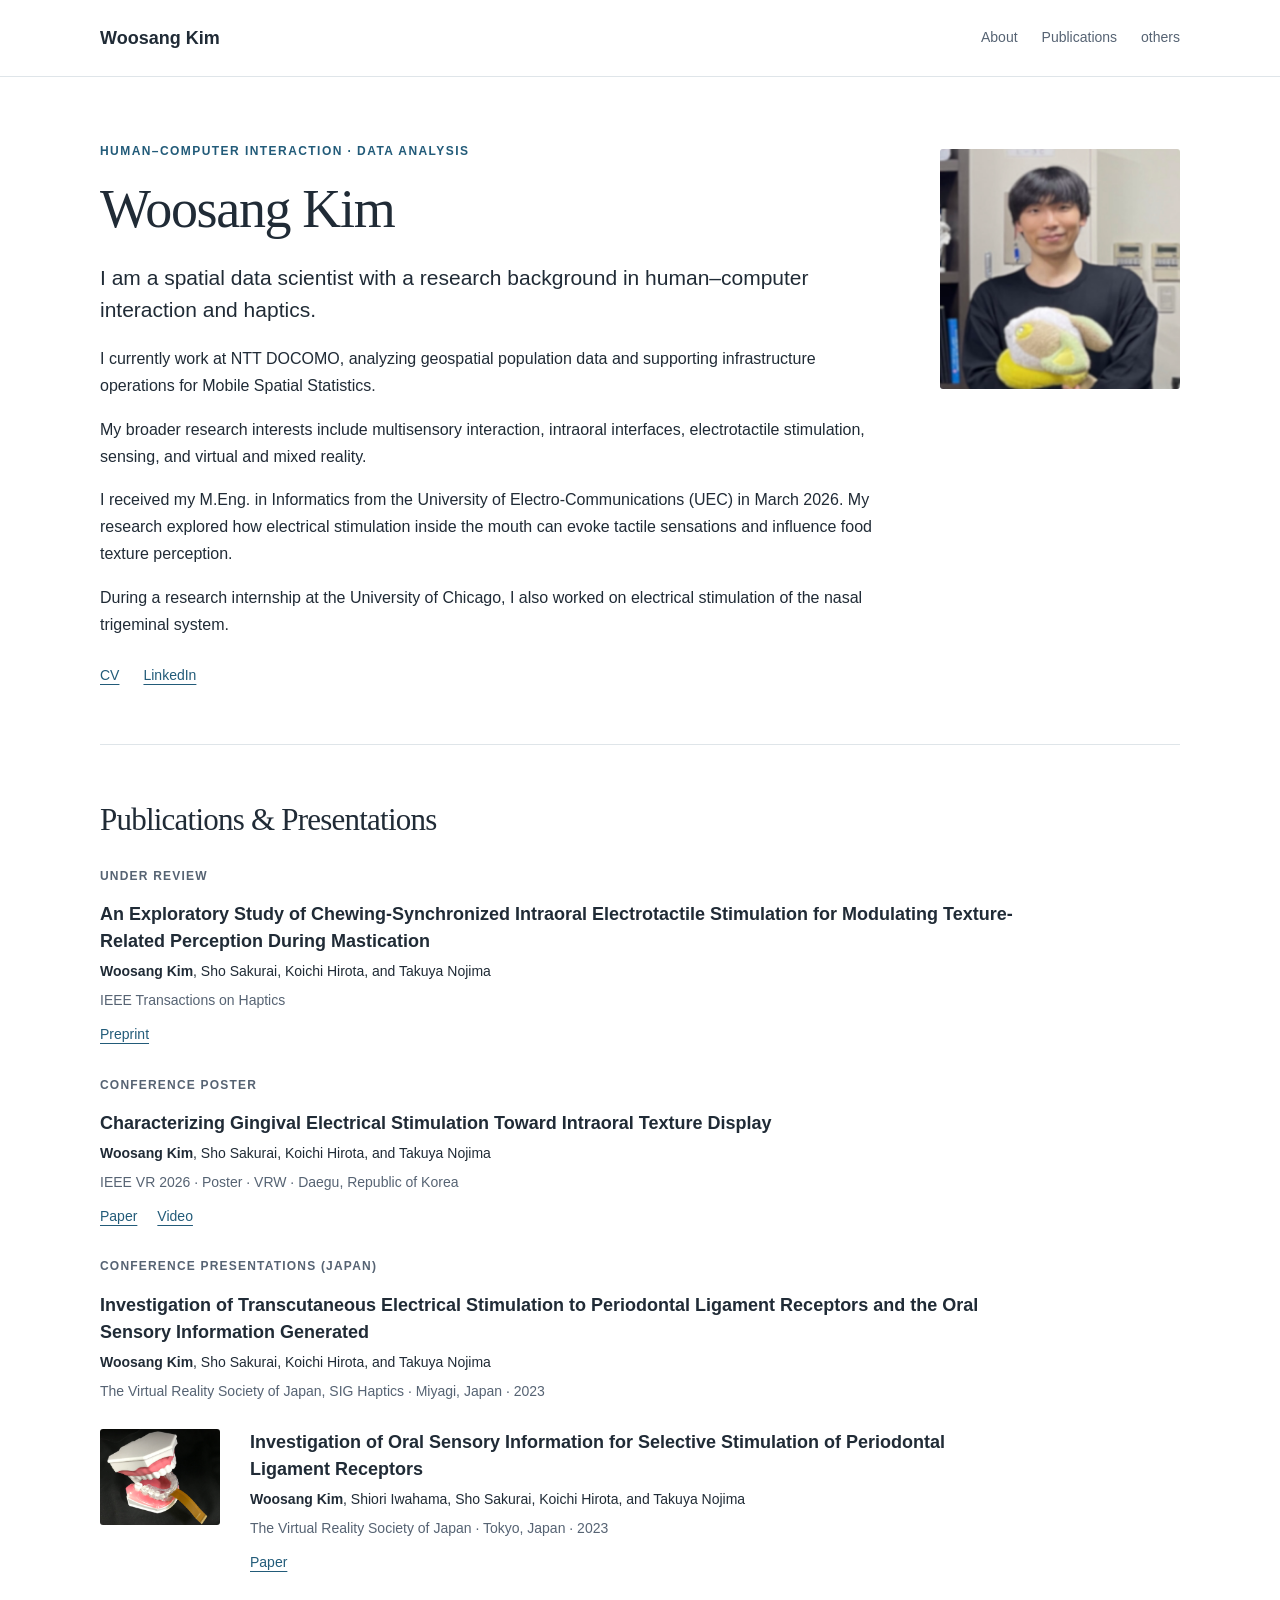
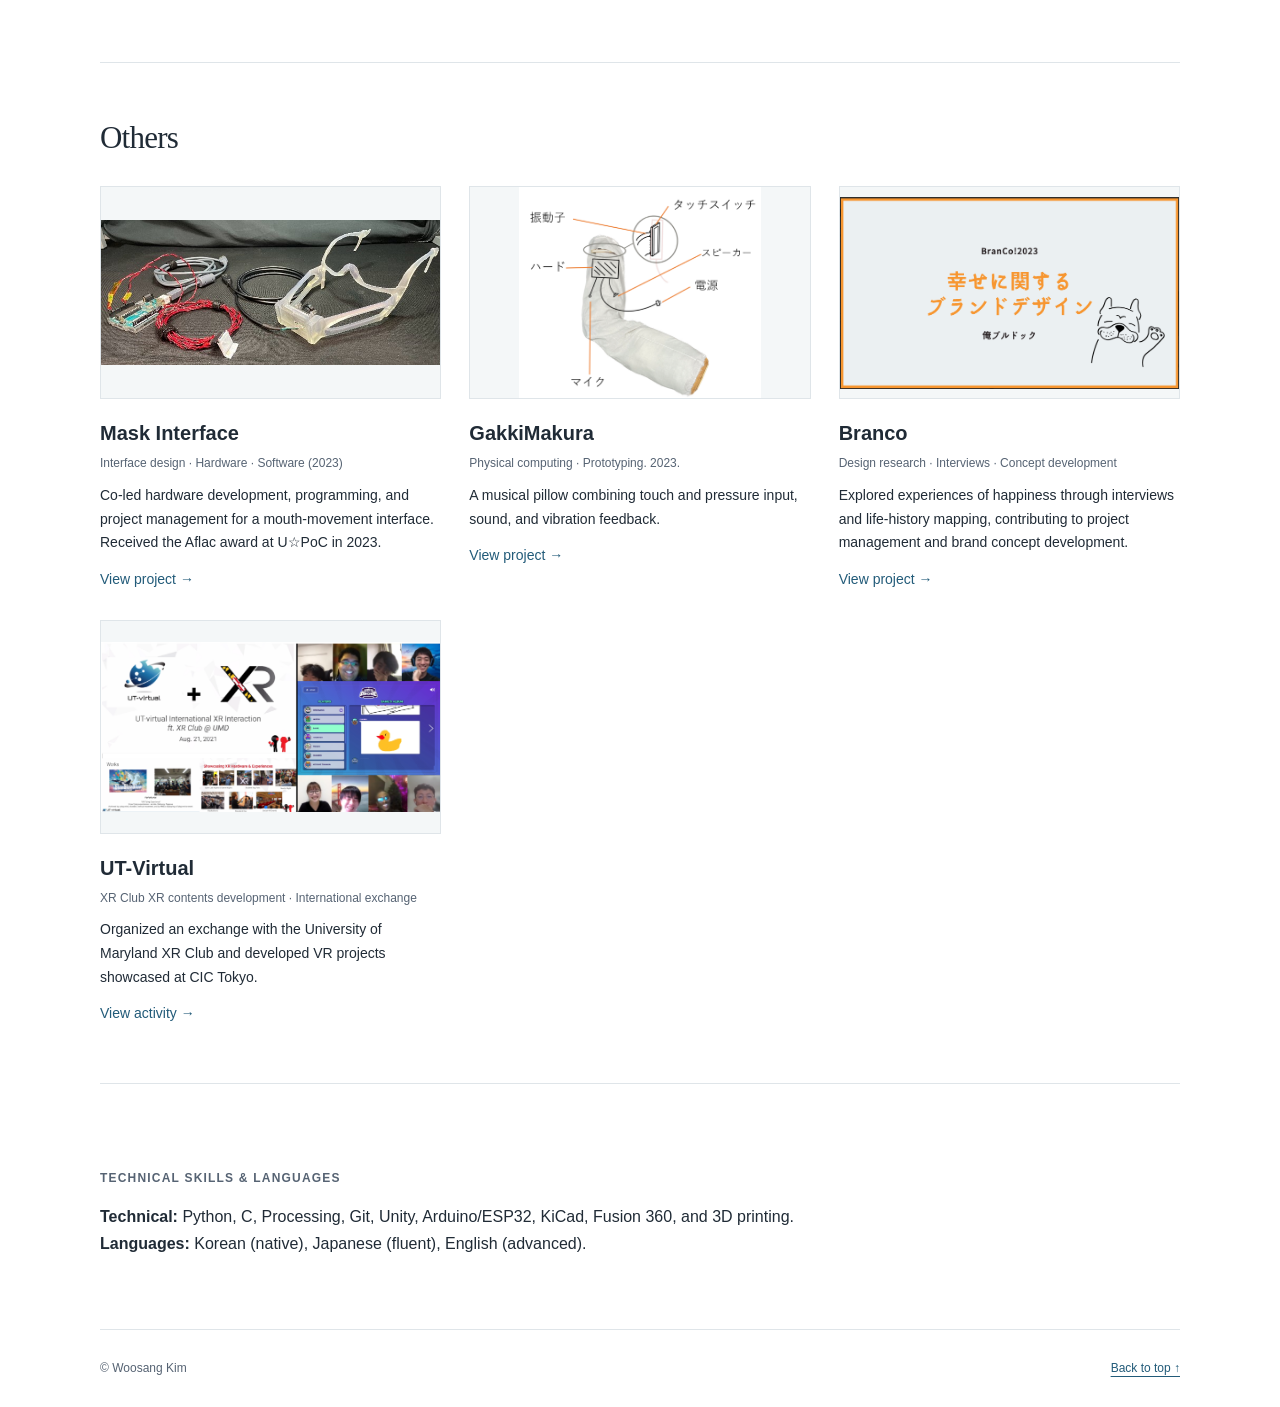
==== commit 97ab3d07: "manuscript -> preprint" ====
--- a/index.html
+++ b/index.html
@@ -55,7 +55,7 @@
         <p class="publication-title">An Exploratory Study of Chewing-Synchronized Intraoral Electrotactile Stimulation for Modulating Texture-Related Perception During Mastication</p>
         <p><strong>Woosang Kim</strong>, Sho Sakurai, Koichi Hirota, and Takuya Nojima</p>
         <p class="venue">IEEE Transactions on Haptics </p>
-        <p class="resource-links"><a href="ToH_manuscript.pdf">Manuscript</a></p>
+        <p class="resource-links"><a href="ToH_preprint.pdf">Preprint</a></p>
       </article>
       <h3 class="subheading">Conference Poster</h3>
       <article class="publication">
